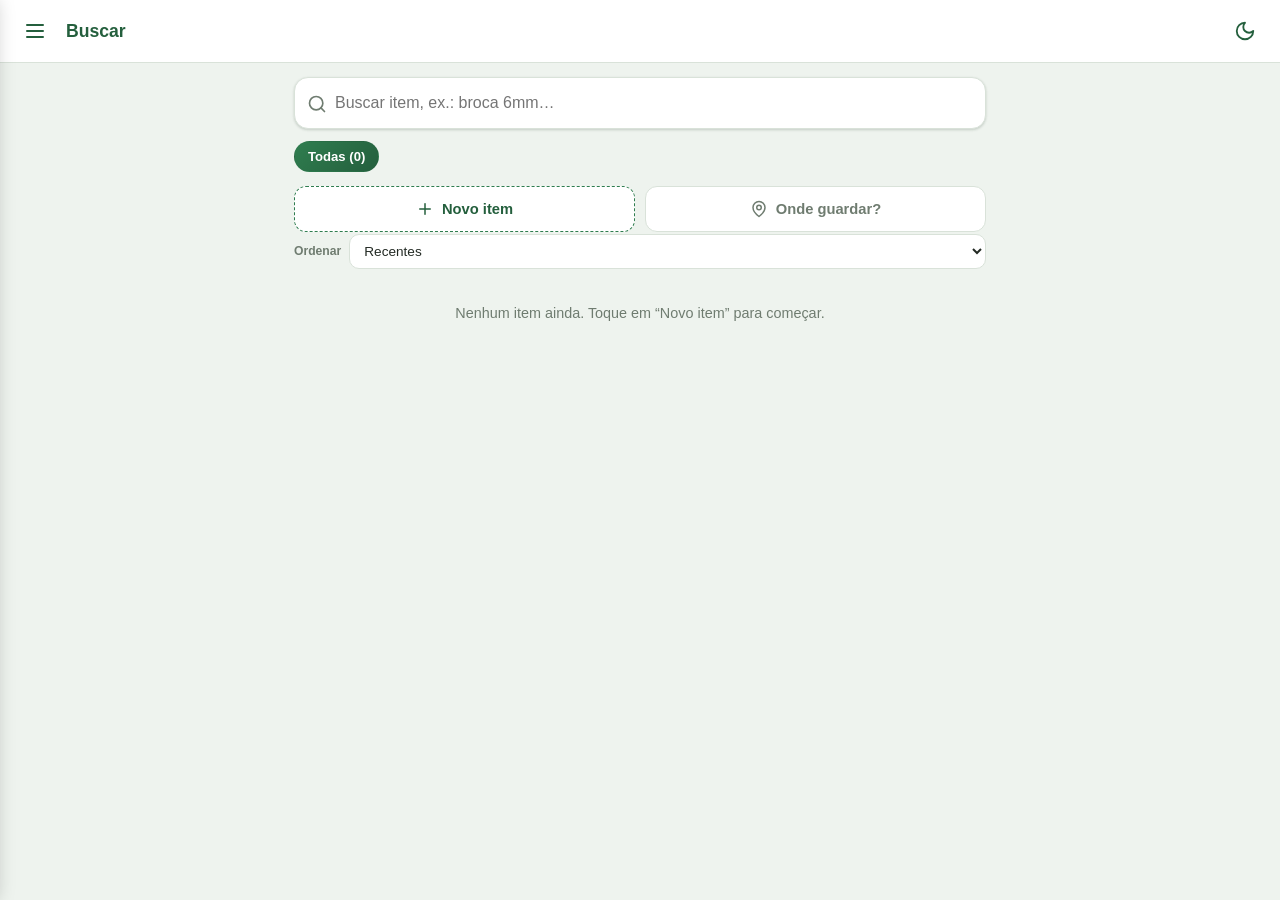
==== index.html @ de08df3f "5 melhorias: scanner de QR embutido (BarcodeDetector), "Onde guardar?" (busca reversa da sugestao), " ====
<!DOCTYPE html>
<html lang="pt-BR">
<head>
  <meta charset="UTF-8" />
  <meta name="viewport" content="width=device-width, initial-scale=1, viewport-fit=cover, maximum-scale=1" />
  <meta name="theme-color" content="#2f7d4f" />
  <meta name="apple-mobile-web-app-capable" content="yes" />
  <meta name="apple-mobile-web-app-status-bar-style" content="black-translucent" />
  <meta name="apple-mobile-web-app-title" content="Catálogo" />
  <link rel="manifest" href="manifest.webmanifest" />
  <link rel="icon" href="icons/icon-192.png" />
  <link rel="apple-touch-icon" href="icons/icon-192.png" />
  <script>
    /* aplica o tema o quanto antes para evitar "flash" de tela clara */
    (function () {
      try {
        var p = localStorage.getItem('catalogo-casinha-theme-v1');
        var dark = p ? p === 'dark' : (window.matchMedia && matchMedia('(prefers-color-scheme: dark)').matches);
        document.documentElement.setAttribute('data-theme', dark ? 'dark' : 'light');
      } catch (e) {}
    })();
  </script>
  <link rel="stylesheet" href="styles.css" />
  <title>Catálogo da Casinha</title>
</head>
<body>
  <!-- Menu lateral -->
  <div class="drawer-backdrop" id="drawer-backdrop"></div>
  <aside class="drawer" id="drawer" aria-label="Menu de navegação">
    <div class="drawer-head">
      <span class="drawer-logo" data-icon="box" data-size="34"></span>
      <div class="drawer-greet">Catálogo da<br><b>Casinha</b></div>
    </div>
    <nav class="drawer-nav">
      <button class="nav-item active" data-view="buscar"><span class="nav-ic" data-icon="search" data-size="22"></span> Buscar <span class="nav-count" id="count-itens"></span></button>
      <button class="nav-item" data-view="caixas"><span class="nav-ic" data-icon="box" data-size="22"></span> Caixas <span class="nav-count" id="count-caixas"></span></button>
      <button class="nav-item" data-view="config"><span class="nav-ic" data-icon="settings" data-size="22"></span> Configurações</button>
    </nav>
    <div class="drawer-foot">Catálogo da Casinha<br><span id="ft-version"></span></div>
  </aside>

  <!-- Cabeçalho -->
  <header class="app-header">
    <button class="icon-btn menu-toggle" id="menu-toggle" aria-label="Menu"><span data-icon="menu" data-size="24"></span></button>
    <div class="title" id="header-title">Buscar</div>
    <div class="spacer"></div>
    <button class="icon-btn sync-ind" id="sync-ind" aria-label="Sincronizar" style="display:none"></button>
    <button class="icon-btn" id="theme-toggle" aria-label="Tema"></button>
  </header>

  <main>
    <!-- ============ BUSCAR ============ -->
    <section class="view" id="view-buscar">
      <div class="search-bar">
        <span class="search-ic" data-icon="search" data-size="20"></span>
        <input id="q" type="search" placeholder="Buscar item, ex.: broca 6mm…" autocomplete="off" />
      </div>
      <div class="chips" id="cat-chips"></div>
      <div class="row-actions">
        <button class="add-btn" id="btn-add-item"><span data-icon="plus" data-size="18"></span> Novo item</button>
        <button class="add-btn ghost" id="btn-locate"><span data-icon="map-pin" data-size="18"></span> Onde guardar?</button>
      </div>
      <div class="sort-row">
        <label for="sort" class="sort-lbl">Ordenar</label>
        <select id="sort">
          <option value="rec">Recentes</option>
          <option value="vis">Vistos por último</option>
          <option value="az">Nome (A–Z)</option>
          <option value="cat">Categoria</option>
        </select>
      </div>
      <ul class="entries" id="results"></ul>
    </section>

    <!-- ============ CAIXAS ============ -->
    <section class="view" id="view-caixas" hidden>
      <div class="row-actions">
        <button class="add-btn" id="btn-add-box"><span data-icon="plus" data-size="18"></span> Nova caixa</button>
        <button class="add-btn ghost" id="btn-scan"><span data-icon="qr-code" data-size="18"></span> Escanear</button>
        <button class="add-btn ghost" id="btn-print-labels"><span data-icon="printer" data-size="18"></span> Etiquetas</button>
      </div>
      <ul class="entries" id="boxes-list"></ul>

      <details class="card" id="hist-card">
        <summary>Histórico de movimentações <span class="chev">▾</span></summary>
        <div class="card-body">
          <p class="hint">O que entrou, saiu ou mudou de caixa. Útil quando você reorganiza.</p>
          <ul class="hist-log" id="hist-list"></ul>
          <div class="sync-actions"><button class="btn btn-ghost" id="hist-clear">Limpar histórico</button></div>
        </div>
      </details>
    </section>

    <!-- ============ CONFIGURAÇÕES ============ -->
    <section class="view" id="view-config" hidden>
      <details class="card" open>
        <summary>Categorias e grupos <span class="chev">▾</span></summary>
        <div class="card-body">
          <p class="hint">O <b>grupo</b> junta categorias parecidas (ex.: "Cabos" e "Material elétrico" → "Elétrica"). A sugestão de caixa usa o grupo para agrupar coisas afins.</p>
          <div id="cat-list"></div>
          <div class="sync-actions">
            <button class="btn btn-ghost" id="cat-add">+ Categoria</button>
            <button class="btn btn-primary" id="cat-save">Salvar</button>
            <button class="btn btn-ghost" id="cat-reset">Padrão</button>
          </div>
          <div class="sync-status" id="cat-status"></div>
        </div>
      </details>

      <details class="card">
        <summary>Sincronizar entre aparelhos <span class="chev">▾</span></summary>
        <div class="card-body">
          <p class="hint">Use um repositório GitHub <b>privado</b> só para os dados. O token fica salvo apenas neste aparelho.</p>
          <div class="field"><label for="sy-repo">Repositório (usuario/repo)</label><input id="sy-repo" type="text" placeholder="mrosella/Catalogo-Casinha-dados" autocapitalize="none" autocomplete="off" /></div>
          <div class="field"><label for="sy-token">Token de acesso</label><input id="sy-token" type="password" placeholder="ghp_…" autocomplete="off" /></div>
          <div class="sync-actions">
            <button class="btn btn-ghost" id="sy-test">Testar</button>
            <button class="btn btn-primary" id="sy-now">Sincronizar agora</button>
            <button class="btn btn-ghost" id="sy-clear">Limpar</button>
          </div>
          <div class="sync-status" id="sy-status"></div>
        </div>
      </details>

      <details class="card">
        <summary>Backup <span class="chev">▾</span></summary>
        <div class="card-body">
          <p class="hint">Exporta/Importa todo o catálogo (caixas + itens + fotos) num arquivo .json.</p>
          <div class="sync-actions">
            <button class="btn btn-ghost" id="bk-export"><span data-icon="download" data-size="16"></span> Exportar</button>
            <button class="btn btn-ghost" id="bk-import-btn">Importar</button>
            <input id="bk-import" type="file" accept="application/json,.json" hidden />
          </div>
        </div>
      </details>

      <p class="app-footer"><span id="ft-lastsync"></span></p>
    </section>
  </main>

  <!-- ============ MODAL: ITEM ============ -->
  <div class="modal-backdrop" id="item-modal">
    <div class="modal">
      <h3 id="item-modal-title">Novo item</h3>
      <div class="field"><label for="m-name">Nome do item</label><input id="m-name" type="text" placeholder="Ex.: Broca 6mm" autocapitalize="sentences" /></div>
      <div class="row2">
        <div class="field"><label for="m-categoria">Categoria</label><select id="m-categoria"></select></div>
        <div class="field"><label>Tamanho</label>
          <div class="size-group" id="m-size-group" data-value="">
            <button type="button" class="size-btn" data-size="P">P</button>
            <button type="button" class="size-btn" data-size="M">M</button>
            <button type="button" class="size-btn" data-size="G">G</button>
          </div>
        </div>
      </div>
      <div class="field"><label for="m-box">Caixa</label><select id="m-box"></select></div>
      <button type="button" class="suggest-chip" id="m-suggest" style="display:none"></button>
      <div class="row2">
        <div class="field"><label for="m-qty">Quantidade</label><input id="m-qty" type="number" inputmode="numeric" min="0" placeholder="1" /></div>
        <div class="field"><label for="m-tags">Tags (palavras-chave)</label><input id="m-tags" type="text" placeholder="ex.: furadeira, metal" autocapitalize="none" /></div>
      </div>
      <div class="field"><label for="m-note">Observação</label><textarea id="m-note" rows="2" placeholder="opcional"></textarea></div>

      <div class="field foto-attach">
        <label>Foto</label>
        <div class="foto-preview"><div id="m-photo-preview"></div>
          <div class="foto-actions">
            <button type="button" class="hist-btn" id="m-photo-cam"><span data-icon="camera" data-size="16"></span> Câmera</button>
            <button type="button" class="hist-btn" id="m-photo-pick"><span data-icon="image" data-size="16"></span> Galeria</button>
            <button type="button" class="hist-btn" id="m-photo-view" style="display:none"><span data-icon="eye" data-size="16"></span> Ver</button>
            <button type="button" class="hist-btn danger" id="m-photo-remove" style="display:none">Remover</button>
          </div>
        </div>
        <input id="m-photo-file" type="file" accept="image/*" capture="environment" hidden />
        <input id="m-photo-import" type="file" accept="image/*" hidden />
      </div>

      <div class="modal-actions">
        <button class="btn btn-danger-text" id="m-delete" style="display:none"><span data-icon="trash-2" data-size="18"></span></button>
        <button class="btn btn-ghost" id="m-cancel">Cancelar</button>
        <button class="btn btn-primary" id="m-save">Salvar</button>
      </div>
    </div>
  </div>

  <!-- ============ MODAL: CAIXA ============ -->
  <div class="modal-backdrop" id="box-modal">
    <div class="modal">
      <h3 id="bx-modal-title">Nova caixa</h3>
      <div class="row2">
        <div class="field"><label for="bx-code">Código</label><input id="bx-code" type="text" placeholder="C-01" autocapitalize="characters" /></div>
        <div class="field"><label for="bx-name">Nome</label><input id="bx-name" type="text" placeholder="Ex.: Elétrica" autocapitalize="sentences" /></div>
      </div>
      <div class="field"><label for="bx-location">Local (onde está a caixa)</label><input id="bx-location" type="text" placeholder="Ex.: prateleira de cima" autocapitalize="sentences" /></div>
      <div class="row2">
        <div class="field"><label for="bx-group">Grupo principal</label><select id="bx-group"></select></div>
        <div class="field"><label for="bx-size">Tamanho dos itens</label>
          <select id="bx-size"><option value="">(automático)</option><option value="P">Pequenos</option><option value="M">Médios</option><option value="G">Grandes</option></select>
        </div>
      </div>
      <div class="field"><label for="bx-note">Observação</label><textarea id="bx-note" rows="2" placeholder="opcional"></textarea></div>
      <div class="modal-actions">
        <button class="btn btn-danger-text" id="bx-delete" style="display:none"><span data-icon="trash-2" data-size="18"></span></button>
        <button class="btn btn-ghost" id="bx-cancel">Cancelar</button>
        <button class="btn btn-primary" id="bx-save">Salvar</button>
      </div>
    </div>
  </div>

  <!-- ============ MODAL: DETALHE DA CAIXA ============ -->
  <div class="modal-backdrop" id="box-detail">
    <div class="modal">
      <div class="bd-head">
        <div><h3 id="bd-title" style="margin:0">Caixa</h3><div class="bd-sub" id="bd-sub"></div></div>
        <button class="icon-btn" id="bd-close" aria-label="Fechar"><span data-icon="x" data-size="22"></span></button>
      </div>
      <ul class="entries" id="bd-items"></ul>
      <div class="modal-actions">
        <button class="btn btn-ghost" id="bd-print"><span data-icon="qr-code" data-size="16"></span> Etiqueta</button>
        <button class="btn btn-primary" id="bd-add"><span data-icon="plus" data-size="16"></span> Item nesta caixa</button>
      </div>
    </div>
  </div>

  <!-- ============ MODAL: ONDE GUARDAR? ============ -->
  <div class="modal-backdrop" id="locate-modal">
    <div class="modal">
      <div class="bd-head">
        <div><h3 style="margin:0">Onde guardar?</h3><div class="bd-sub">A caixa ideal para o item que está na sua mão</div></div>
        <button class="icon-btn" id="loc-close" aria-label="Fechar"><span data-icon="x" data-size="22"></span></button>
      </div>
      <div class="row2">
        <div class="field"><label for="loc-cat">Categoria</label><select id="loc-cat"></select></div>
        <div class="field"><label>Tamanho</label>
          <div class="size-group" id="loc-size-group">
            <button type="button" class="size-btn" data-size="P">P</button>
            <button type="button" class="size-btn" data-size="M">M</button>
            <button type="button" class="size-btn" data-size="G">G</button>
          </div>
        </div>
      </div>
      <div id="loc-result"></div>
    </div>
  </div>

  <!-- ============ SCANNER DE QR ============ -->
  <div class="scan-overlay" id="scan-overlay">
    <video id="scan-video" playsinline muted></video>
    <div class="scan-frame"></div>
    <div class="scan-msg" id="scan-msg"></div>
    <button class="btn btn-ghost scan-close" id="scan-close">Fechar</button>
  </div>

  <div class="toast" id="toast"></div>
  <div id="print-root"></div>

  <!-- Bibliotecas (offline) -->
  <script src="lib/qrcode.min.js"></script>
  <!-- App (scripts clássicos, escopo global compartilhado; core primeiro, main por último) -->
  <script src="js/core.js"></script>
  <script src="js/idb.js"></script>
  <script src="js/suggest.js"></script>
  <script src="js/search.js"></script>
  <script src="js/boxes.js"></script>
  <script src="js/items.js"></script>
  <script src="js/history.js"></script>
  <script src="js/scan.js"></script>
  <script src="js/locate.js"></script>
  <script src="js/qr.js"></script>
  <script src="js/sync.js"></script>
  <script src="js/ui.js"></script>
  <script src="js/render.js"></script>
  <script src="js/main.js"></script>
</body>
</html>
---- styles.css ----
:root {
  --green: #2f7d4f;
  --green-dark: #245f3d;
  --amber: #e08a1e;
  --bg: #eef3ee;
  --card: #ffffff;
  --line: #d9e2d9;
  --text: #232a24;
  --muted: #6f7c70;
  --input-bg: #ffffff;
  --ok: #2e7d32;
  --danger: #c0392b;
  --shadow: 0 1px 3px rgba(36, 60, 40, 0.12), 0 1px 2px rgba(36, 60, 40, 0.08);
  --radius: 14px;
}
:root[data-theme="dark"] {
  --bg: #0d110e;
  --card: #1b231d;
  --line: #313a32;
  --text: #eaf1ea;
  --muted: #aab8ac;
  --input-bg: #232c25;
  --ok: #5cba60;
  --shadow: 0 1px 3px rgba(0, 0, 0, 0.55), 0 1px 2px rgba(0, 0, 0, 0.4);
}

* { box-sizing: border-box; -webkit-tap-highlight-color: transparent; }
html, body {
  margin: 0; padding: 0; background: var(--bg); color: var(--text);
  font-family: -apple-system, BlinkMacSystemFont, "Segoe UI", Roboto, Arial, sans-serif;
  font-size: 16px; line-height: 1.4;
}
body { padding-bottom: 40px; }
svg { display: inline-block; vertical-align: middle; }

/* ---------- Header ---------- */
.app-header {
  position: sticky; top: 0; z-index: 20; background: var(--card);
  border-bottom: 1px solid var(--line); padding: 10px 14px;
  display: flex; align-items: center; gap: 10px;
  padding-top: max(10px, env(safe-area-inset-top));
}
.app-header .title { font-weight: 800; color: var(--green-dark); font-size: 1.1rem; }
.app-header .spacer { flex: 1; }
.icon-btn {
  border: none; background: transparent; color: var(--green-dark);
  padding: 8px; border-radius: 10px; cursor: pointer;
  display: inline-flex; align-items: center; justify-content: center; min-width: 42px; min-height: 42px;
}
.icon-btn:active { background: var(--bg); }
.sync-ind.ok { color: var(--ok); }
.sync-ind.pending { color: var(--amber); }
.sync-ind.offline { color: var(--muted); }
.sync-ind.spin { animation: spin 1s linear infinite; }
@keyframes spin { to { transform: rotate(360deg); } }

/* ---------- Drawer ---------- */
.drawer {
  position: fixed; top: 0; left: 0; bottom: 0; z-index: 50; width: 286px; max-width: 84vw;
  background: var(--card); display: flex; flex-direction: column;
  transform: translateX(-102%); transition: transform .25s ease;
  box-shadow: 2px 0 18px rgba(0, 0, 0, .22); padding-top: env(safe-area-inset-top); overflow-y: auto;
}
.drawer.open { transform: translateX(0); }
.drawer-backdrop { position: fixed; inset: 0; z-index: 45; background: rgba(20, 30, 22, .5); opacity: 0; pointer-events: none; transition: opacity .25s; }
.drawer-backdrop.show { opacity: 1; pointer-events: auto; }
.drawer-head { display: flex; align-items: center; gap: 12px; padding: 20px 18px 16px; border-bottom: 1px solid var(--line); }
.drawer-logo { color: var(--green); display: inline-flex; }
.drawer-greet { font-size: 1rem; color: var(--text); line-height: 1.25; }
.drawer-greet b { color: var(--green-dark); }
.drawer-nav { padding: 12px 10px; display: flex; flex-direction: column; gap: 4px; flex: 1; }
.nav-item {
  display: flex; align-items: center; gap: 12px; width: 100%; border: none; background: transparent;
  color: var(--text); font-size: .98rem; font-weight: 600; font-family: inherit;
  padding: 13px 14px; border-radius: 12px; cursor: pointer; text-align: left;
}
.nav-item:active { background: var(--bg); }
.nav-item.active { background: linear-gradient(135deg, var(--green), var(--green-dark)); color: #fff; }
.nav-ic { display: inline-flex; align-items: center; justify-content: center; width: 26px; }
.nav-count { margin-left: auto; font-size: .78rem; opacity: .75; font-weight: 700; }
.drawer-foot { padding: 14px 18px; font-size: .72rem; color: var(--muted); border-top: 1px solid var(--line); line-height: 1.5; }

/* ---------- Layout ---------- */
main { padding: 14px; max-width: 720px; margin: 0 auto; }
.view[hidden] { display: none; }
@keyframes viewIn { from { opacity: 0; transform: translateY(8px); } to { opacity: 1; transform: none; } }
.view:not([hidden]) { animation: viewIn .2s ease; }

.card { background: var(--card); border-radius: var(--radius); box-shadow: var(--shadow); margin-bottom: 14px; overflow: hidden; }
.card-body { padding: 14px 16px; }
.hint { font-size: .76rem; color: var(--muted); margin: 0 0 10px; }

/* ---------- Busca ---------- */
.search-bar {
  display: flex; align-items: center; gap: 8px; background: var(--card);
  border: 1px solid var(--line); border-radius: 14px; padding: 4px 12px; box-shadow: var(--shadow); margin-bottom: 12px;
}
.search-bar .search-ic { color: var(--muted); flex: none; }
.search-bar input { border: none; background: transparent; padding: 12px 0; font-size: 16px; color: var(--text); }
.search-bar input:focus { outline: none; }

.chips { display: flex; gap: 8px; overflow-x: auto; padding-bottom: 8px; margin-bottom: 6px; }
.chip {
  flex: none; border: 1px solid var(--line); background: var(--card); color: var(--text);
  border-radius: 20px; padding: 7px 13px; font-size: .82rem; font-weight: 600; cursor: pointer; white-space: nowrap;
}
.chip.active { background: linear-gradient(135deg, var(--green), var(--green-dark)); color: #fff; border-color: transparent; }

/* ---------- Botões de ação ---------- */
.row-actions, .sync-actions { display: flex; gap: 10px; flex-wrap: wrap; }
.sync-actions { margin-top: 4px; }
.add-btn {
  display: flex; align-items: center; justify-content: center; gap: 8px; flex: 1;
  padding: 13px; border: 1px dashed var(--green); color: var(--green-dark); background: var(--card);
  border-radius: 12px; font-weight: 700; font-size: .92rem; cursor: pointer;
}
.add-btn.solo { width: 100%; margin-bottom: 12px; }
.add-btn.ghost { border-style: solid; border-color: var(--line); color: var(--muted); }
.add-btn:active { transform: translateY(1px); }

/* ---------- Listas (itens / caixas) ---------- */
.entries { list-style: none; margin: 0; padding: 0; }
.entry {
  display: flex; align-items: center; gap: 12px; padding: 12px 14px;
  background: var(--card); border-radius: 12px; box-shadow: var(--shadow); margin-bottom: 8px; cursor: pointer;
}
.entry:active { background: var(--bg); }
.entry .e-main { flex: 1; min-width: 0; }
.entry .e-desc { font-weight: 700; white-space: nowrap; overflow: hidden; text-overflow: ellipsis; }
.entry .e-meta { font-size: .77rem; color: var(--muted); margin-top: 2px; display: flex; align-items: center; gap: 6px; flex-wrap: wrap; }
.entry .e-box { font-size: .76rem; color: var(--green-dark); font-weight: 700; white-space: nowrap; display: inline-flex; align-items: center; gap: 4px; background: #e7f1ea; padding: 4px 9px; border-radius: 20px; }
:root[data-theme="dark"] .entry .e-box { background: #25382c; color: #9fd9b4; }
.bx-loc { display: inline-flex; align-items: center; gap: 3px; }
.empty-list { padding: 22px 16px; color: var(--muted); font-size: .9rem; text-align: center; }

/* chip de ocupação da caixa (folga / quase cheia / lotada) */
.bx-fill { flex: none; font-size: .72rem; font-weight: 800; padding: 4px 9px; border-radius: 20px; white-space: nowrap; display: inline-flex; align-items: center; gap: 4px; }
.bx-fill-ok { background: #e7f1ea; color: var(--green-dark); }
.bx-fill-near { background: #fdf0d8; color: #a35a10; }
.bx-fill-full { background: #f7dcd8; color: var(--danger); }
:root[data-theme="dark"] .bx-fill-ok { background: #25382c; color: #9fd9b4; }
:root[data-theme="dark"] .bx-fill-near { background: #3a2f16; color: #e6b15a; }
:root[data-theme="dark"] .bx-fill-full { background: #3a201d; color: #e58d82; }

/* barra de ordenação (busca) */
.sort-row { display: flex; align-items: center; gap: 8px; margin: 2px 0 12px; }
.sort-lbl { margin: 0; font-size: .76rem; color: var(--muted); font-weight: 700; flex: none; }
.sort-row select { width: auto; flex: 1; padding: 8px 10px; font-size: .85rem; }

.it-thumb { width: 46px; height: 46px; flex: none; border-radius: 10px; object-fit: cover; border: 1px solid var(--line); }
.it-thumb-ph { display: inline-flex; align-items: center; justify-content: center; background: var(--bg); color: var(--muted); }

.qbtn { border: none; background: transparent; color: var(--muted); padding: 8px; border-radius: 9px; cursor: pointer; min-width: 40px; min-height: 40px; display: inline-flex; align-items: center; justify-content: center; }
.qbtn:active { background: var(--bg); }

/* ---------- Badge de tamanho ---------- */
.size-badge { display: inline-block; font-size: .64rem; font-weight: 800; width: 17px; height: 17px; line-height: 17px; text-align: center; border-radius: 5px; vertical-align: middle; color: #fff; }
.size-P { background: #5b9bd5; } .size-M { background: #6c8c45; } .size-G { background: #c0703a; }

/* ---------- Form ---------- */
.field { margin-bottom: 12px; }
.field:last-child { margin-bottom: 0; }
label { display: block; font-size: .78rem; color: var(--green-dark); font-weight: 700; margin-bottom: 5px; }
input, select, textarea {
  width: 100%; padding: 11px 12px; border: 1px solid var(--line); border-radius: 10px;
  font-size: 16px; background: var(--input-bg); color: var(--text); font-family: inherit;
}
input:focus, select:focus, textarea:focus { outline: 2px solid var(--amber); border-color: var(--amber); }
.row2 { display: grid; grid-template-columns: 1fr 1fr; gap: 10px; }

/* tamanho P/M/G (modal item) */
.size-group { display: flex; gap: 6px; }
.size-btn { flex: 1; padding: 11px 0; border: 1px solid var(--line); background: var(--input-bg); color: var(--text); border-radius: 10px; font-weight: 800; cursor: pointer; }
.size-btn.active { background: linear-gradient(135deg, var(--green), var(--green-dark)); color: #fff; border-color: transparent; }

/* chip de sugestão de caixa */
.suggest-chip {
  display: flex; align-items: center; gap: 10px; width: 100%; text-align: left;
  border: 1px solid var(--amber); background: #fff7ec; color: var(--text);
  border-radius: 12px; padding: 10px 12px; margin: 0 0 12px; cursor: pointer;
}
:root[data-theme="dark"] .suggest-chip { background: #2c2616; }
.suggest-chip .sg-ic { color: var(--amber); flex: none; display: inline-flex; }
.suggest-chip .sg-txt { display: flex; flex-direction: column; line-height: 1.2; }
.suggest-chip .sg-txt b { font-size: .9rem; }
.suggest-chip .sg-txt small { font-size: .74rem; color: var(--muted); }
.suggest-chip:active { transform: translateY(1px); }

/* ---------- Botões ---------- */
.btn { flex: 1; padding: 13px; border-radius: 12px; border: none; font-size: .94rem; font-weight: 700; cursor: pointer; display: flex; align-items: center; justify-content: center; gap: 8px; font-family: inherit; }
.btn:active { transform: translateY(1px); }
.btn-primary { background: linear-gradient(135deg, var(--green), var(--green-dark)); color: #fff; }
.btn-ghost { background: var(--bg); color: var(--text); }
.btn-danger-text { background: none; color: var(--danger); flex: 0 0 auto; padding: 13px 6px; }
.hist-btn { border: 1px solid var(--line); background: var(--card); color: var(--text); border-radius: 9px; padding: 8px 11px; font-size: .8rem; font-weight: 600; cursor: pointer; display: inline-flex; align-items: center; gap: 5px; }
.hist-btn:active { background: var(--bg); }
.hist-btn.danger { color: var(--danger); border-color: #e7c3c3; }

/* ---------- Modais ---------- */
.modal-backdrop { position: fixed; inset: 0; background: rgba(20, 30, 22, .5); display: none; align-items: flex-end; justify-content: center; z-index: 60; }
.modal-backdrop.open { display: flex; }
.modal {
  background: var(--card); width: 100%; max-width: 560px; border-radius: 18px 18px 0 0;
  padding: 18px 18px 20px; padding-bottom: max(18px, env(safe-area-inset-bottom));
  max-height: 92vh; overflow-y: auto; animation: slideUp .18s ease-out;
}
@keyframes slideUp { from { transform: translateY(30px); opacity: .6; } to { transform: translateY(0); opacity: 1; } }
.modal h3 { margin: 0 0 16px; color: var(--green-dark); font-size: 1.15rem; }
.modal-actions { display: flex; gap: 10px; margin-top: 18px; }
.btn-danger-text + .btn-ghost { margin-left: 0; }
@media (min-width: 600px) { .modal-backdrop { align-items: center; } .modal { border-radius: 18px; } }

.bd-head { display: flex; align-items: flex-start; justify-content: space-between; gap: 10px; margin-bottom: 12px; }
.bd-sub { font-size: .8rem; color: var(--muted); margin-top: 3px; }

/* foto no modal */
.foto-preview { display: flex; gap: 12px; align-items: center; margin-top: 4px; }
.foto-preview #m-photo-preview img { width: 64px; height: 64px; object-fit: cover; border-radius: 10px; border: 1px solid var(--line); }
.foto-actions { display: flex; gap: 6px; flex-wrap: wrap; }

/* status de sincronização / categorias */
.sync-status { font-size: .8rem; margin: 12px 0 2px; color: var(--muted); word-break: break-word; }
.sync-status.ok { color: var(--ok); }
.sync-status.err { color: var(--danger); }
.sync-status.warn { color: #a35a10; }

/* editor de categorias */
.cat-row { display: flex; gap: 8px; align-items: center; margin-bottom: 8px; }
.cat-row .cat-nome { flex: 1 1 auto; min-width: 0; }
.cat-row .cat-grupo { width: 38%; flex: 0 0 auto; }
.cat-row .cat-del { flex: 0 0 auto; }

/* details (config) */
details.card summary { list-style: none; cursor: pointer; padding: 14px 16px; display: flex; align-items: center; justify-content: space-between; font-weight: 800; color: var(--green-dark); }
details.card summary::-webkit-details-marker { display: none; }
details.card summary .chev { transition: transform .2s; color: var(--muted); }
details.card[open] summary .chev { transform: rotate(180deg); }

/* toast */
.toast { position: fixed; bottom: 24px; left: 50%; transform: translateX(-50%); background: var(--green-dark); color: #fff; padding: 11px 18px; border-radius: 24px; font-size: .85rem; box-shadow: var(--shadow); z-index: 80; opacity: 0; pointer-events: none; transition: opacity .2s, bottom .2s; max-width: 90vw; text-align: center; }
.toast.show { opacity: 1; bottom: 36px; }

/* aviso offline */
.offline-notice { position: fixed; inset: 0; z-index: 90; background: rgba(20, 30, 22, .55); display: flex; align-items: center; justify-content: center; padding: 24px; }
.offline-notice .offline-card { background: var(--card); border-radius: 16px; max-width: 360px; width: 100%; padding: 24px 22px; text-align: center; box-shadow: var(--shadow); }
.offline-notice .offline-icon { font-size: 2.2rem; margin-bottom: 6px; }
.offline-notice h3 { margin: 0 0 8px; color: var(--green-dark); }
.offline-notice p { margin: 0 0 18px; font-size: .9rem; color: var(--text); }
.app-footer { text-align: center; color: var(--muted); font-size: .74rem; }

:focus-visible { outline: 2px solid var(--amber); outline-offset: 2px; }
@media (prefers-reduced-motion: reduce) { *, .view:not([hidden]) { animation: none !important; transition: none !important; } }

/* ---------- Histórico de movimentações ---------- */
.hist-log { list-style: none; margin: 6px 0 0; padding: 0; }
.hist-row { display: flex; align-items: flex-start; gap: 10px; padding: 9px 2px; border-bottom: 1px solid var(--line); }
.hist-row:last-child { border-bottom: none; }
.hist-ic { flex: none; width: 26px; height: 26px; border-radius: 8px; display: inline-flex; align-items: center; justify-content: center; background: var(--bg); color: var(--muted); margin-top: 1px; }
.hist-move .hist-ic { background: #e7f1ea; color: var(--green-dark); }
.hist-add .hist-ic { background: #e7f1ea; color: var(--ok); }
.hist-remove .hist-ic { background: #f7dcd8; color: var(--danger); }
:root[data-theme="dark"] .hist-move .hist-ic, :root[data-theme="dark"] .hist-add .hist-ic { background: #25382c; color: #9fd9b4; }
:root[data-theme="dark"] .hist-remove .hist-ic { background: #3a201d; color: #e58d82; }
.hist-main { display: flex; flex-direction: column; min-width: 0; }
.hist-txt { font-size: .85rem; line-height: 1.3; }
.hist-when { font-size: .72rem; color: var(--muted); margin-top: 2px; }

/* ---------- "Onde guardar?" (sugestão no modal) ---------- */
.loc-sug { display: block; width: 100%; text-align: left; border: 1px solid var(--green); background: #e9f4ec; color: var(--text); border-radius: 12px; padding: 12px 14px; margin: 4px 0 10px; cursor: pointer; }
.loc-sug.loc-new { border-style: dashed; border-color: var(--amber); background: #fff7ec; cursor: default; }
:root[data-theme="dark"] .loc-sug { background: #1f3326; }
:root[data-theme="dark"] .loc-sug.loc-new { background: #2c2616; }
.loc-sug-h { font-weight: 800; font-size: .95rem; display: flex; align-items: center; gap: 8px; color: var(--green-dark); }
.loc-sug.loc-new .loc-sug-h { color: #a35a10; }
.loc-sug-r { font-size: .76rem; color: var(--muted); margin-top: 3px; }
.loc-others-h { font-size: .74rem; font-weight: 700; color: var(--muted); margin: 12px 0 6px; }

/* ---------- Scanner de QR (overlay) ---------- */
.scan-overlay { position: fixed; inset: 0; z-index: 95; background: #000; display: none; align-items: center; justify-content: center; }
.scan-overlay.open { display: flex; }
.scan-overlay video { width: 100%; height: 100%; object-fit: cover; }
.scan-frame { position: absolute; width: 64vw; max-width: 280px; aspect-ratio: 1; border: 3px solid rgba(255, 255, 255, .9); border-radius: 18px; box-shadow: 0 0 0 100vmax rgba(0, 0, 0, .45); }
.scan-msg { position: absolute; bottom: 22%; left: 0; right: 0; text-align: center; color: #fff; font-size: .9rem; text-shadow: 0 1px 3px rgba(0, 0, 0, .8); padding: 0 24px; }
.scan-close { position: absolute; bottom: max(24px, env(safe-area-inset-bottom)); left: 50%; transform: translateX(-50%); width: auto; padding: 12px 28px; }

/* ---------- Etiquetas (impressão) ---------- */
#print-root { display: none; }
.labels-sheet { display: grid; grid-template-columns: repeat(2, 1fr); gap: 8mm; }
.label { display: flex; align-items: center; gap: 4mm; border: 1.5px solid #333; border-radius: 4mm; padding: 4mm; break-inside: avoid; }
.label-qr { width: 28mm; height: 28mm; flex: none; image-rendering: pixelated; }
.label-txt { min-width: 0; }
.label-code { font-size: 20pt; font-weight: 800; color: #111; line-height: 1.1; }
.label-name { font-size: 13pt; color: #222; }
.label-meta { font-size: 10pt; color: #555; margin-top: 1mm; }

@media print {
  @page { size: A4 portrait; margin: 10mm; }
  body { background: #fff; }
  .app-header, main, .toast, .modal-backdrop, .drawer, .drawer-backdrop { display: none !important; }
  #print-root { display: block; }
  #print-root, #print-root * { -webkit-print-color-adjust: exact !important; print-color-adjust: exact !important; }
}
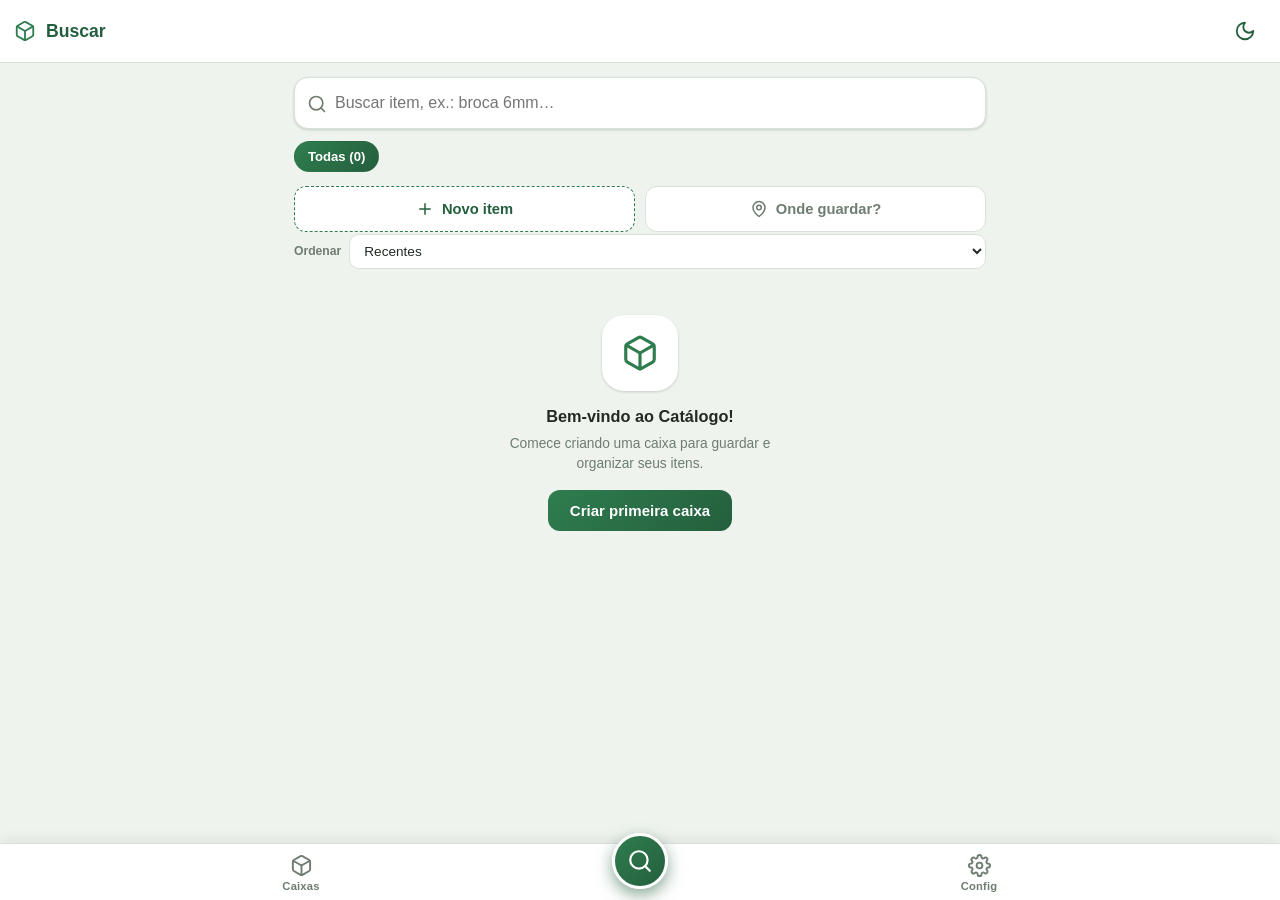
==== commit ffbc1b12: "10 melhorias: navegacao por abas inferiores (botao central = inicio/Buscar, substitui o drawer), lig" ====
--- a/index.html
+++ b/index.html
@@ -2,7 +2,7 @@
 <html lang="pt-BR">
 <head>
   <meta charset="UTF-8" />
-  <meta name="viewport" content="width=device-width, initial-scale=1, viewport-fit=cover, maximum-scale=1" />
+  <meta name="viewport" content="width=device-width, initial-scale=1, viewport-fit=cover" />
   <meta name="theme-color" content="#2f7d4f" />
   <meta name="apple-mobile-web-app-capable" content="yes" />
   <meta name="apple-mobile-web-app-status-bar-style" content="black-translucent" />
@@ -24,24 +24,9 @@
   <title>Catálogo da Casinha</title>
 </head>
 <body>
-  <!-- Menu lateral -->
-  <div class="drawer-backdrop" id="drawer-backdrop"></div>
-  <aside class="drawer" id="drawer" aria-label="Menu de navegação">
-    <div class="drawer-head">
-      <span class="drawer-logo" data-icon="box" data-size="34"></span>
-      <div class="drawer-greet">Catálogo da<br><b>Casinha</b></div>
-    </div>
-    <nav class="drawer-nav">
-      <button class="nav-item active" data-view="buscar"><span class="nav-ic" data-icon="search" data-size="22"></span> Buscar <span class="nav-count" id="count-itens"></span></button>
-      <button class="nav-item" data-view="caixas"><span class="nav-ic" data-icon="box" data-size="22"></span> Caixas <span class="nav-count" id="count-caixas"></span></button>
-      <button class="nav-item" data-view="config"><span class="nav-ic" data-icon="settings" data-size="22"></span> Configurações</button>
-    </nav>
-    <div class="drawer-foot">Catálogo da Casinha<br><span id="ft-version"></span></div>
-  </aside>
-
   <!-- Cabeçalho -->
   <header class="app-header">
-    <button class="icon-btn menu-toggle" id="menu-toggle" aria-label="Menu"><span data-icon="menu" data-size="24"></span></button>
+    <span class="hdr-logo" data-icon="box" data-size="22" aria-hidden="true"></span>
     <div class="title" id="header-title">Buscar</div>
     <div class="spacer"></div>
     <button class="icon-btn sync-ind" id="sync-ind" aria-label="Sincronizar" style="display:none"></button>
@@ -134,9 +119,35 @@
         </div>
       </details>
 
-      <p class="app-footer"><span id="ft-lastsync"></span></p>
+      <details class="card">
+        <summary>Armazenamento <span class="chev">▾</span></summary>
+        <div class="card-body">
+          <p class="hint">Espaço usado neste aparelho. As fotos ficam embutidas no catálogo, então ocupam a maior parte.</p>
+          <div class="store-bar" id="store-bar"><span class="store-fill" id="store-fill"></span></div>
+          <div class="store-txt" id="store-txt">—</div>
+        </div>
+      </details>
+
+      <p class="app-footer"><span id="ft-version"></span> · <span id="ft-lastsync"></span></p>
     </section>
   </main>
+
+  <!-- ============ BARRA DE ABAS (inferior) ============ -->
+  <nav class="tabbar" id="tabbar" aria-label="Navegação">
+    <button class="nav-item tab" data-view="caixas">
+      <span class="tab-ic" data-icon="box" data-size="23"></span>
+      <span class="tab-lbl">Caixas</span>
+      <span class="tab-count" id="count-caixas"></span>
+    </button>
+    <button class="nav-item tab tab-home" data-view="buscar" aria-label="Buscar (início)">
+      <span class="tab-home-btn"><span data-icon="search" data-size="26"></span></span>
+      <span class="tab-count tab-count-home" id="count-itens"></span>
+    </button>
+    <button class="nav-item tab" data-view="config">
+      <span class="tab-ic" data-icon="settings" data-size="23"></span>
+      <span class="tab-lbl">Config</span>
+    </button>
+  </nav>
 
   <!-- ============ MODAL: ITEM ============ -->
   <div class="modal-backdrop" id="item-modal">
@@ -154,7 +165,12 @@
         </div>
       </div>
       <div class="field"><label for="m-box">Caixa</label><select id="m-box"></select></div>
+      <label class="check-row" id="m-loose-row" style="display:none">
+        <input type="checkbox" id="m-loose" />
+        <span>Guardado solto na casinha (sem caixa, de propósito)</span>
+      </label>
       <button type="button" class="suggest-chip" id="m-suggest" style="display:none"></button>
+      <button type="button" class="hist-btn m-out-btn" id="m-out" style="display:none"></button>
       <div class="row2">
         <div class="field"><label for="m-qty">Quantidade</label><input id="m-qty" type="number" inputmode="numeric" min="0" placeholder="1" /></div>
         <div class="field"><label for="m-tags">Tags (palavras-chave)</label><input id="m-tags" type="text" placeholder="ex.: furadeira, metal" autocapitalize="none" /></div>
@@ -216,8 +232,9 @@
       </div>
       <ul class="entries" id="bd-items"></ul>
       <div class="modal-actions">
+        <button class="btn btn-ghost" id="bd-move"><span data-icon="log-out" data-size="16"></span> Mover</button>
         <button class="btn btn-ghost" id="bd-print"><span data-icon="qr-code" data-size="16"></span> Etiqueta</button>
-        <button class="btn btn-primary" id="bd-add"><span data-icon="plus" data-size="16"></span> Item nesta caixa</button>
+        <button class="btn btn-primary" id="bd-add"><span data-icon="plus" data-size="16"></span> Item</button>
       </div>
     </div>
   </div>
@@ -229,6 +246,7 @@
         <div><h3 style="margin:0">Onde guardar?</h3><div class="bd-sub">A caixa ideal para o item que está na sua mão</div></div>
         <button class="icon-btn" id="loc-close" aria-label="Fechar"><span data-icon="x" data-size="22"></span></button>
       </div>
+      <div class="field"><label for="loc-name">O que está na sua mão?</label><input id="loc-name" type="search" placeholder="Ex.: furadeira, chave de fenda…" autocomplete="off" autocapitalize="sentences" /></div>
       <div class="row2">
         <div class="field"><label for="loc-cat">Categoria</label><select id="loc-cat"></select></div>
         <div class="field"><label>Tamanho</label>
@@ -241,6 +259,41 @@
       </div>
       <div id="loc-result"></div>
     </div>
+  </div>
+
+  <!-- ============ MODAL: MOVER ITENS ============ -->
+  <div class="modal-backdrop" id="move-modal">
+    <div class="modal">
+      <div class="bd-head">
+        <div><h3 style="margin:0">Mover itens</h3><div class="bd-sub" id="mv-sub"></div></div>
+        <button class="icon-btn" id="mv-close" aria-label="Fechar"><span data-icon="x" data-size="22"></span></button>
+      </div>
+      <div class="mv-tools"><button type="button" class="hist-btn" id="mv-all">Marcar todos</button></div>
+      <ul class="mv-list" id="mv-list"></ul>
+      <div class="field"><label for="mv-target">Mover para</label><select id="mv-target"></select></div>
+      <div class="modal-actions">
+        <button class="btn btn-ghost" id="mv-cancel">Cancelar</button>
+        <button class="btn btn-primary" id="mv-do">Mover</button>
+      </div>
+    </div>
+  </div>
+
+  <!-- ============ MODAL: CONFIRMAÇÃO ============ -->
+  <div class="modal-backdrop confirm-backdrop" id="confirm-modal">
+    <div class="modal confirm-box">
+      <h3 id="confirm-title">Confirmar</h3>
+      <p id="confirm-msg" class="confirm-msg"></p>
+      <div class="modal-actions">
+        <button class="btn btn-ghost" id="confirm-no">Cancelar</button>
+        <button class="btn btn-primary" id="confirm-yes">Confirmar</button>
+      </div>
+    </div>
+  </div>
+
+  <!-- ============ LIGHTBOX DE FOTO ============ -->
+  <div class="lightbox" id="lightbox">
+    <button class="icon-btn lb-close" id="lb-close" aria-label="Fechar"><span data-icon="x" data-size="26"></span></button>
+    <img id="lb-img" alt="Foto do item" />
   </div>
 
   <!-- ============ SCANNER DE QR ============ -->
--- a/styles.css
+++ b/styles.css
@@ -30,7 +30,7 @@
   font-family: -apple-system, BlinkMacSystemFont, "Segoe UI", Roboto, Arial, sans-serif;
   font-size: 16px; line-height: 1.4;
 }
-body { padding-bottom: 40px; }
+body { padding-bottom: calc(74px + env(safe-area-inset-bottom)); }
 svg { display: inline-block; vertical-align: middle; }
 
 /* ---------- Header ---------- */
@@ -41,6 +41,7 @@
   padding-top: max(10px, env(safe-area-inset-top));
 }
 .app-header .title { font-weight: 800; color: var(--green-dark); font-size: 1.1rem; }
+.app-header .hdr-logo { color: var(--green); display: inline-flex; }
 .app-header .spacer { flex: 1; }
 .icon-btn {
   border: none; background: transparent; color: var(--green-dark);
@@ -54,31 +55,41 @@
 .sync-ind.spin { animation: spin 1s linear infinite; }
 @keyframes spin { to { transform: rotate(360deg); } }
 
-/* ---------- Drawer ---------- */
-.drawer {
-  position: fixed; top: 0; left: 0; bottom: 0; z-index: 50; width: 286px; max-width: 84vw;
-  background: var(--card); display: flex; flex-direction: column;
-  transform: translateX(-102%); transition: transform .25s ease;
-  box-shadow: 2px 0 18px rgba(0, 0, 0, .22); padding-top: env(safe-area-inset-top); overflow-y: auto;
-}
-.drawer.open { transform: translateX(0); }
-.drawer-backdrop { position: fixed; inset: 0; z-index: 45; background: rgba(20, 30, 22, .5); opacity: 0; pointer-events: none; transition: opacity .25s; }
-.drawer-backdrop.show { opacity: 1; pointer-events: auto; }
-.drawer-head { display: flex; align-items: center; gap: 12px; padding: 20px 18px 16px; border-bottom: 1px solid var(--line); }
-.drawer-logo { color: var(--green); display: inline-flex; }
-.drawer-greet { font-size: 1rem; color: var(--text); line-height: 1.25; }
-.drawer-greet b { color: var(--green-dark); }
-.drawer-nav { padding: 12px 10px; display: flex; flex-direction: column; gap: 4px; flex: 1; }
-.nav-item {
-  display: flex; align-items: center; gap: 12px; width: 100%; border: none; background: transparent;
-  color: var(--text); font-size: .98rem; font-weight: 600; font-family: inherit;
-  padding: 13px 14px; border-radius: 12px; cursor: pointer; text-align: left;
-}
-.nav-item:active { background: var(--bg); }
-.nav-item.active { background: linear-gradient(135deg, var(--green), var(--green-dark)); color: #fff; }
-.nav-ic { display: inline-flex; align-items: center; justify-content: center; width: 26px; }
-.nav-count { margin-left: auto; font-size: .78rem; opacity: .75; font-weight: 700; }
-.drawer-foot { padding: 14px 18px; font-size: .72rem; color: var(--muted); border-top: 1px solid var(--line); line-height: 1.5; }
+/* ---------- Barra de abas (inferior) ---------- */
+.tabbar {
+  position: fixed; left: 0; right: 0; bottom: 0; z-index: 40;
+  display: flex; align-items: stretch; justify-content: space-around;
+  background: var(--card); border-top: 1px solid var(--line);
+  padding-bottom: env(safe-area-inset-bottom);
+  box-shadow: 0 -2px 14px rgba(20, 30, 22, .08);
+}
+.tab {
+  position: relative; flex: 1; border: none; background: transparent; cursor: pointer;
+  font-family: inherit; color: var(--muted); font-weight: 700;
+  display: flex; flex-direction: column; align-items: center; justify-content: center;
+  gap: 3px; padding: 8px 4px 7px; min-height: 56px;
+}
+.tab .tab-ic { display: inline-flex; }
+.tab .tab-lbl { font-size: .7rem; letter-spacing: .2px; }
+.tab.active { color: var(--green-dark); }
+.tab:active { background: var(--bg); }
+.tab-count {
+  position: absolute; top: 5px; right: 50%; transform: translateX(20px);
+  min-width: 17px; height: 17px; padding: 0 4px; border-radius: 9px;
+  background: var(--green); color: #fff; font-size: .64rem; line-height: 17px; text-align: center; font-weight: 800;
+}
+/* botão central elevado = volta para a tela inicial (Buscar) */
+.tab-home { flex: 0 0 auto; padding: 0; min-width: 76px; }
+.tab-home .tab-home-btn {
+  display: inline-flex; align-items: center; justify-content: center;
+  width: 56px; height: 56px; border-radius: 50%; margin-top: -22px;
+  background: linear-gradient(135deg, var(--green), var(--green-dark)); color: #fff;
+  box-shadow: 0 4px 12px rgba(36, 95, 61, .45); border: 3px solid var(--card);
+  transition: transform .12s ease;
+}
+.tab-home:active .tab-home-btn { transform: translateY(1px) scale(.96); }
+.tab-home.active .tab-home-btn { box-shadow: 0 6px 16px rgba(36, 95, 61, .55); }
+.tab-count-home { top: -16px; right: 50%; transform: translateX(18px); background: var(--amber); }
 
 /* ---------- Layout ---------- */
 main { padding: 14px; max-width: 720px; margin: 0 auto; }
@@ -275,6 +286,28 @@
 .loc-sug-r { font-size: .76rem; color: var(--muted); margin-top: 3px; }
 .loc-others-h { font-size: .74rem; font-weight: 700; color: var(--muted); margin: 12px 0 6px; }
 
+/* ---------- "Em uso" (item retirado, não excluído) ---------- */
+.it-out-badge {
+  display: inline-flex; align-items: center; gap: 3px; vertical-align: middle;
+  font-size: .62rem; font-weight: 800; padding: 2px 7px; border-radius: 20px;
+  background: #fdf0d8; color: #a35a10;
+}
+:root[data-theme="dark"] .it-out-badge { background: #3a2f16; color: #e6b15a; }
+.entry.is-out { box-shadow: inset 3px 0 0 0 var(--amber), var(--shadow); }
+.qbtn.it-out-btn { flex: none; }
+.qbtn.it-out-btn.active { color: var(--amber); }
+/* chip-filtro "Em uso" na busca */
+.chip.chip-out { border-color: var(--amber); color: #a35a10; display: inline-flex; align-items: center; gap: 4px; }
+:root[data-theme="dark"] .chip.chip-out { color: #e6b15a; }
+.chip.chip-out.active { background: linear-gradient(135deg, var(--amber), #b5701a); color: #fff; border-color: transparent; }
+/* chip-filtro "Sem caixa" (itens órfãos) */
+.chip.chip-nobox { border-color: var(--danger); color: var(--danger); display: inline-flex; align-items: center; gap: 4px; }
+.chip.chip-nobox.active { background: linear-gradient(135deg, #d6493a, var(--danger)); color: #fff; border-color: transparent; }
+/* botão de alternância no modal do item */
+.m-out-btn { width: 100%; justify-content: center; margin-bottom: 12px; }
+.m-out-btn.active { border-color: var(--amber); color: #a35a10; background: #fdf0d8; }
+:root[data-theme="dark"] .m-out-btn.active { background: #3a2f16; color: #e6b15a; }
+
 /* ---------- Scanner de QR (overlay) ---------- */
 .scan-overlay { position: fixed; inset: 0; z-index: 95; background: #000; display: none; align-items: center; justify-content: center; }
 .scan-overlay.open { display: flex; }
@@ -282,6 +315,74 @@
 .scan-frame { position: absolute; width: 64vw; max-width: 280px; aspect-ratio: 1; border: 3px solid rgba(255, 255, 255, .9); border-radius: 18px; box-shadow: 0 0 0 100vmax rgba(0, 0, 0, .45); }
 .scan-msg { position: absolute; bottom: 22%; left: 0; right: 0; text-align: center; color: #fff; font-size: .9rem; text-shadow: 0 1px 3px rgba(0, 0, 0, .8); padding: 0 24px; }
 .scan-close { position: absolute; bottom: max(24px, env(safe-area-inset-bottom)); left: 50%; transform: translateX(-50%); width: auto; padding: 12px 28px; }
+
+/* ---------- Barra de ocupação da caixa (lista) ---------- */
+.bx-bar { height: 5px; border-radius: 3px; background: var(--line); overflow: hidden; margin-top: 7px; }
+.bx-bar-fill { display: block; height: 100%; border-radius: 3px; transition: width .3s ease; }
+.bx-bar-ok .bx-bar-fill { background: var(--green); }
+.bx-bar-near .bx-bar-fill { background: var(--amber); }
+.bx-bar-full .bx-bar-fill { background: var(--danger); }
+
+/* ---------- Stepper de quantidade (lista de itens) ---------- */
+.qty-step { display: inline-flex; align-items: center; gap: 2px; vertical-align: middle; }
+.qty-btn {
+  border: 1px solid var(--line); background: var(--card); color: var(--green-dark);
+  width: 26px; height: 26px; border-radius: 8px; font-size: 1rem; font-weight: 800; line-height: 1;
+  cursor: pointer; display: inline-flex; align-items: center; justify-content: center; padding: 0;
+}
+.qty-btn:active { background: var(--bg); }
+.qty-val { min-width: 22px; text-align: center; font-weight: 800; font-size: .82rem; color: var(--text); }
+.qty-val.low { color: var(--danger); }
+
+/* ---------- Badges de caixa (item sem caixa / solto) ---------- */
+.e-box.is-orphan { background: #f7dcd8; color: var(--danger); }
+.e-box.is-loose { background: var(--bg); color: var(--muted); }
+:root[data-theme="dark"] .e-box.is-orphan { background: #3a201d; color: #e58d82; }
+:root[data-theme="dark"] .e-box.is-loose { background: #232c25; color: var(--muted); }
+
+/* checkbox "guardado solto" no modal do item */
+.check-row { display: flex; align-items: center; gap: 9px; font-size: .84rem; color: var(--text); font-weight: 600; cursor: pointer; margin: 0 0 12px; }
+.check-row input { width: auto; flex: none; width: 20px; height: 20px; accent-color: var(--green); }
+
+/* ---------- Estado vazio ilustrado ---------- */
+.empty-ill { text-align: center; padding: 34px 20px; color: var(--muted); }
+.empty-ill .ill-ic {
+  display: inline-flex; align-items: center; justify-content: center;
+  width: 76px; height: 76px; border-radius: 22px; margin-bottom: 14px;
+  background: var(--card); color: var(--green); box-shadow: var(--shadow);
+}
+.empty-ill h4 { margin: 0 0 6px; color: var(--text); font-size: 1.02rem; }
+.empty-ill p { margin: 0 auto 16px; font-size: .86rem; max-width: 280px; line-height: 1.45; }
+.empty-ill .btn { display: inline-flex; flex: 0 0 auto; padding: 12px 22px; }
+
+/* ---------- Modal: mover itens ---------- */
+.mv-tools { display: flex; justify-content: flex-end; margin-bottom: 6px; }
+.mv-list { list-style: none; margin: 0 0 14px; padding: 0; max-height: 46vh; overflow-y: auto; }
+.mv-row { display: flex; align-items: center; gap: 11px; padding: 11px 6px; border-bottom: 1px solid var(--line); cursor: pointer; }
+.mv-row:last-child { border-bottom: none; }
+.mv-row input { width: 20px; height: 20px; flex: none; accent-color: var(--green); }
+.mv-row .mv-name { flex: 1; min-width: 0; white-space: nowrap; overflow: hidden; text-overflow: ellipsis; font-weight: 600; }
+.mv-row .mv-cur { font-size: .74rem; color: var(--muted); flex: none; }
+.mv-empty { color: var(--muted); font-size: .86rem; padding: 14px 6px; text-align: center; }
+
+/* ---------- Modal: confirmação ---------- */
+.confirm-backdrop { align-items: center !important; z-index: 100; }
+.confirm-box { max-width: 380px; border-radius: 18px !important; margin: 0 16px; }
+.confirm-msg { margin: 0; font-size: .92rem; color: var(--text); line-height: 1.5; white-space: pre-line; }
+.confirm-box .btn-danger { background: linear-gradient(135deg, #d6493a, var(--danger)); color: #fff; }
+
+/* ---------- Lightbox de foto ---------- */
+.lightbox { position: fixed; inset: 0; z-index: 110; background: rgba(0, 0, 0, .9); display: none; align-items: center; justify-content: center; padding: 16px; }
+.lightbox.open { display: flex; }
+.lightbox img { max-width: 100%; max-height: 100%; border-radius: 10px; object-fit: contain; }
+.lightbox .lb-close { position: absolute; top: max(12px, env(safe-area-inset-top)); right: 12px; color: #fff; background: rgba(0, 0, 0, .35); }
+
+/* ---------- Barra de armazenamento (config) ---------- */
+.store-bar { height: 12px; border-radius: 7px; background: var(--line); overflow: hidden; margin: 4px 0 8px; }
+.store-fill { display: block; height: 100%; width: 0; border-radius: 7px; background: linear-gradient(90deg, var(--green), var(--green-dark)); transition: width .4s ease; }
+.store-fill.near { background: linear-gradient(90deg, var(--amber), #b5701a); }
+.store-fill.full { background: linear-gradient(90deg, #d6493a, var(--danger)); }
+.store-txt { font-size: .8rem; color: var(--muted); }
 
 /* ---------- Etiquetas (impressão) ---------- */
 #print-root { display: none; }
@@ -296,7 +397,7 @@
 @media print {
   @page { size: A4 portrait; margin: 10mm; }
   body { background: #fff; }
-  .app-header, main, .toast, .modal-backdrop, .drawer, .drawer-backdrop { display: none !important; }
+  .app-header, main, .toast, .modal-backdrop, .tabbar, .lightbox, .scan-overlay { display: none !important; }
   #print-root { display: block; }
   #print-root, #print-root * { -webkit-print-color-adjust: exact !important; print-color-adjust: exact !important; }
 }
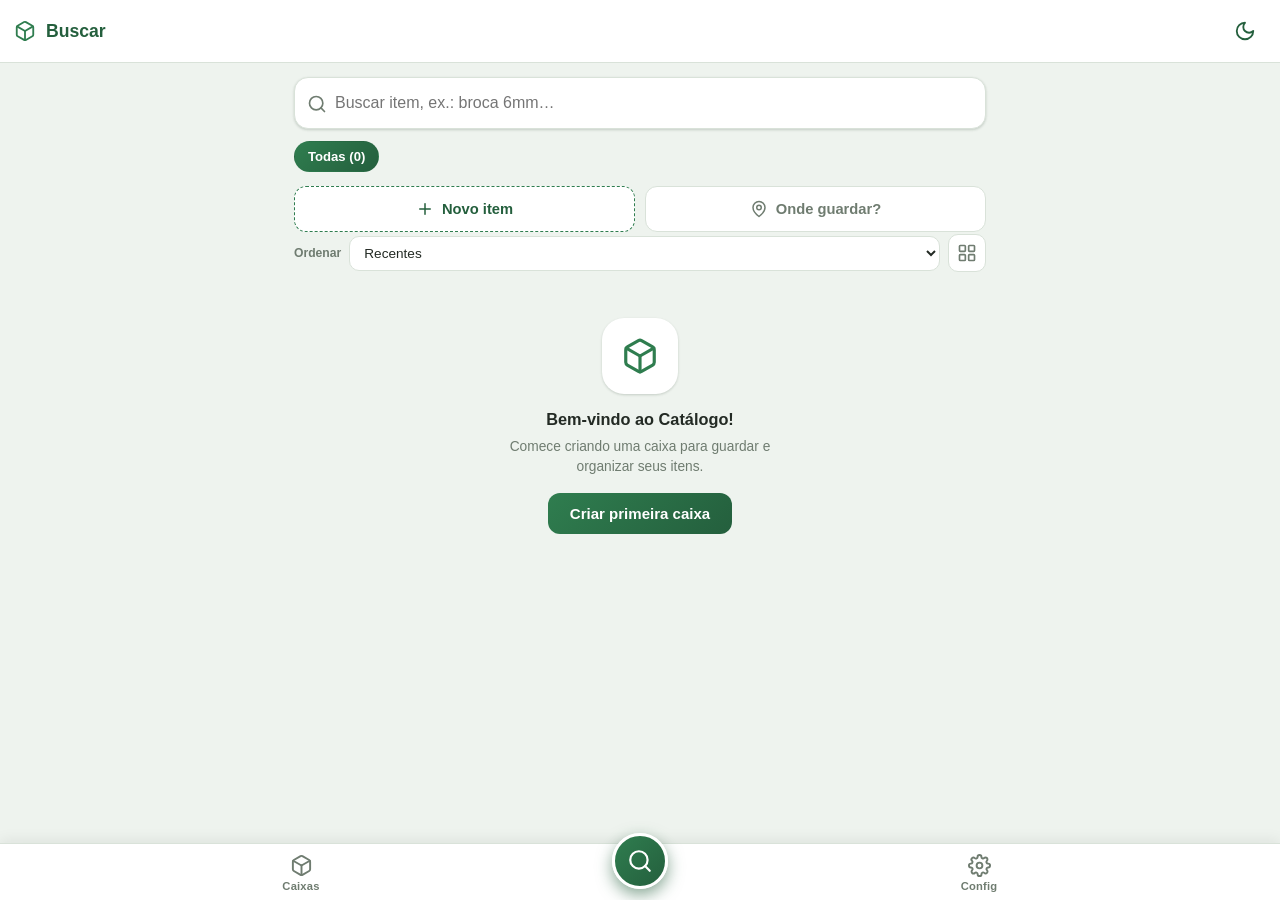
==== commit a581f025: "8 melhorias: cor por grupo, modo grade, filtro na caixa, voce quis dizer, lista de compras, historic" ====
--- a/index.html
+++ b/index.html
@@ -29,7 +29,16 @@
     <span class="hdr-logo" data-icon="box" data-size="22" aria-hidden="true"></span>
     <div class="title" id="header-title">Buscar</div>
     <div class="spacer"></div>
-    <button class="icon-btn sync-ind" id="sync-ind" aria-label="Sincronizar" style="display:none"></button>
+    <div class="sync-cell">
+      <span class="sync-disc">
+        <svg class="sync-ring" id="sync-ring" viewBox="0 0 44 44" aria-hidden="true" hidden>
+          <circle class="sync-ring-track" cx="22" cy="22" r="19"></circle>
+          <circle class="sync-ring-fill" id="sync-ring-fill" cx="22" cy="22" r="19"></circle>
+        </svg>
+        <button class="icon-btn sync-ind" id="sync-ind" aria-label="Sincronizar" style="display:none"></button>
+      </span>
+      <span class="sync-prog-pct" id="sync-prog-pct" hidden>0%</span>
+    </div>
     <button class="icon-btn" id="theme-toggle" aria-label="Tema"></button>
   </header>
 
@@ -53,6 +62,7 @@
           <option value="az">Nome (A–Z)</option>
           <option value="cat">Categoria</option>
         </select>
+        <button class="icon-btn view-toggle" id="view-toggle" aria-label="Alternar lista/grade"></button>
       </div>
       <ul class="entries" id="results"></ul>
     </section>
@@ -64,6 +74,7 @@
         <button class="add-btn ghost" id="btn-scan"><span data-icon="qr-code" data-size="18"></span> Escanear</button>
         <button class="add-btn ghost" id="btn-print-labels"><span data-icon="printer" data-size="18"></span> Etiquetas</button>
       </div>
+      <div class="stats-grid" id="stats-card"></div>
       <ul class="entries" id="boxes-list"></ul>
 
       <details class="card" id="hist-card">
@@ -154,6 +165,7 @@
     <div class="modal">
       <h3 id="item-modal-title">Novo item</h3>
       <div class="field"><label for="m-name">Nome do item</label><input id="m-name" type="text" placeholder="Ex.: Broca 6mm" autocapitalize="sentences" /></div>
+      <button type="button" class="suggest-chip" id="m-dup" style="display:none"></button>
       <div class="row2">
         <div class="field"><label for="m-categoria">Categoria</label><select id="m-categoria"></select></div>
         <div class="field"><label>Tamanho</label>
@@ -173,8 +185,9 @@
       <button type="button" class="hist-btn m-out-btn" id="m-out" style="display:none"></button>
       <div class="row2">
         <div class="field"><label for="m-qty">Quantidade</label><input id="m-qty" type="number" inputmode="numeric" min="0" placeholder="1" /></div>
-        <div class="field"><label for="m-tags">Tags (palavras-chave)</label><input id="m-tags" type="text" placeholder="ex.: furadeira, metal" autocapitalize="none" /></div>
-      </div>
+        <div class="field"><label for="m-min">Estoque mínimo</label><input id="m-min" type="number" inputmode="numeric" min="0" placeholder="0" /></div>
+      </div>
+      <div class="field"><label for="m-tags">Tags (palavras-chave)</label><input id="m-tags" type="text" placeholder="ex.: furadeira, metal" autocapitalize="none" /></div>
       <div class="field"><label for="m-note">Observação</label><textarea id="m-note" rows="2" placeholder="opcional"></textarea></div>
 
       <div class="field foto-attach">
@@ -191,6 +204,11 @@
         <input id="m-photo-import" type="file" accept="image/*" hidden />
       </div>
 
+      <div class="field" id="m-hist-wrap" style="display:none">
+        <label>Últimas movimentações</label>
+        <ul class="hist-log m-hist" id="m-hist"></ul>
+      </div>
+
       <div class="modal-actions">
         <button class="btn btn-danger-text" id="m-delete" style="display:none"><span data-icon="trash-2" data-size="18"></span></button>
         <button class="btn btn-ghost" id="m-cancel">Cancelar</button>
@@ -214,6 +232,11 @@
           <select id="bx-size"><option value="">(automático)</option><option value="P">Pequenos</option><option value="M">Médios</option><option value="G">Grandes</option></select>
         </div>
       </div>
+      <div class="field">
+        <label for="bx-cap">Espaço da caixa <span class="cap-val">(<span id="bx-cap-val">25</span> itens)</span></label>
+        <input id="bx-cap" type="range" min="1" max="60" step="1" value="25" />
+        <small id="bx-cap-hint" class="cap-hint">Defina quantos itens cabem antes de lotar.</small>
+      </div>
       <div class="field"><label for="bx-note">Observação</label><textarea id="bx-note" rows="2" placeholder="opcional"></textarea></div>
       <div class="modal-actions">
         <button class="btn btn-danger-text" id="bx-delete" style="display:none"><span data-icon="trash-2" data-size="18"></span></button>
@@ -228,7 +251,13 @@
     <div class="modal">
       <div class="bd-head">
         <div><h3 id="bd-title" style="margin:0">Caixa</h3><div class="bd-sub" id="bd-sub"></div></div>
-        <button class="icon-btn" id="bd-close" aria-label="Fechar"><span data-icon="x" data-size="22"></span></button>
+        <span class="bd-acts">
+          <button class="icon-btn" id="bd-share" aria-label="Compartilhar caixa"><span data-icon="share-2" data-size="20"></span></button>
+          <button class="icon-btn" id="bd-close" aria-label="Fechar"><span data-icon="x" data-size="22"></span></button>
+        </span>
+      </div>
+      <div class="field bd-filter" id="bd-filter-wrap" style="display:none">
+        <input id="bd-filter" type="search" placeholder="Filtrar nesta caixa…" autocomplete="off" />
       </div>
       <ul class="entries" id="bd-items"></ul>
       <div class="modal-actions">
@@ -301,9 +330,11 @@
     <video id="scan-video" playsinline muted></video>
     <div class="scan-frame"></div>
     <div class="scan-msg" id="scan-msg"></div>
+    <button class="icon-btn scan-torch" id="scan-torch" aria-label="Lanterna" style="display:none"></button>
     <button class="btn btn-ghost scan-close" id="scan-close">Fechar</button>
   </div>
 
+  <div class="undo-bar" id="undo-bar" hidden><span id="undo-msg"></span><button type="button" id="undo-btn">Desfazer</button></div>
   <div class="toast" id="toast"></div>
   <div id="print-root"></div>
 
@@ -312,6 +343,7 @@
   <!-- App (scripts clássicos, escopo global compartilhado; core primeiro, main por último) -->
   <script src="js/core.js"></script>
   <script src="js/idb.js"></script>
+  <script src="js/photos.js"></script>
   <script src="js/suggest.js"></script>
   <script src="js/search.js"></script>
   <script src="js/boxes.js"></script>
--- a/styles.css
+++ b/styles.css
@@ -55,6 +55,17 @@
 .sync-ind.spin { animation: spin 1s linear infinite; }
 @keyframes spin { to { transform: rotate(360deg); } }
 
+/* anel de progresso da sincronização ao redor do ícone (some fora da sync) */
+.sync-cell { display: inline-flex; flex-direction: column; align-items: center; }
+.sync-disc { position: relative; width: 42px; height: 42px; }
+.sync-disc .sync-ind { position: absolute; inset: 0; }
+.sync-ring { position: absolute; inset: 0; width: 42px; height: 42px; pointer-events: none; }
+.sync-ring[hidden] { display: none; }
+.sync-ring-track { fill: none; stroke: var(--line); stroke-width: 3; }
+.sync-ring-fill { fill: none; stroke: var(--green); stroke-width: 3; stroke-linecap: round; transform: rotate(-90deg); transform-origin: 50% 50%; transition: stroke-dashoffset .3s ease; }
+.sync-prog-pct { font-size: .68rem; line-height: 1; color: var(--muted); font-variant-numeric: tabular-nums; margin-top: 1px; }
+.sync-prog-pct[hidden] { display: none; }
+
 /* ---------- Barra de abas (inferior) ---------- */
 .tabbar {
   position: fixed; left: 0; right: 0; bottom: 0; z-index: 40;
@@ -137,12 +148,32 @@
 }
 .entry:active { background: var(--bg); }
 .entry .e-main { flex: 1; min-width: 0; }
+
+/* swipe p/ excluir (só cartões de item): conteúdo desliza sobre o fundo vermelho */
+.entry-sw { position: relative; overflow: hidden; padding: 0; background: var(--danger); }
+.entry-sw .entry-fg {
+  flex: 1 1 100%; min-width: 0;
+  display: flex; align-items: center; gap: 12px; padding: 12px 14px;
+  background: var(--card); position: relative; z-index: 1; will-change: transform; touch-action: pan-y;
+}
+.entry-sw .entry-fg:active { background: var(--bg); }
+.entry-sw.is-out .entry-fg { box-shadow: inset 3px 0 0 0 var(--amber); }
+.entry-bg {
+  position: absolute; inset: 0; z-index: 0; background: var(--danger); color: #fff;
+  display: flex; align-items: center; justify-content: flex-end; gap: 6px; padding: 0 18px;
+  font-weight: 800; font-size: .9rem;
+}
+.entry-sw.will-delete .entry-bg { background: #c0392b; }
 .entry .e-desc { font-weight: 700; white-space: nowrap; overflow: hidden; text-overflow: ellipsis; }
 .entry .e-meta { font-size: .77rem; color: var(--muted); margin-top: 2px; display: flex; align-items: center; gap: 6px; flex-wrap: wrap; }
 .entry .e-box { font-size: .76rem; color: var(--green-dark); font-weight: 700; white-space: nowrap; display: inline-flex; align-items: center; gap: 4px; background: #e7f1ea; padding: 4px 9px; border-radius: 20px; }
 :root[data-theme="dark"] .entry .e-box { background: #25382c; color: #9fd9b4; }
 .bx-loc { display: inline-flex; align-items: center; gap: 3px; }
 .empty-list { padding: 22px 16px; color: var(--muted); font-size: .9rem; text-align: center; }
+/* "Você quis dizer…?" (busca sem resultado) */
+.dym-btn { margin-top: 10px; border: 1px solid var(--line); background: var(--card); color: var(--text); border-radius: 20px; padding: 8px 14px; font-size: .85rem; cursor: pointer; font-family: inherit; }
+.dym-btn b { color: var(--green-dark); }
+.dym-btn:active { background: var(--bg); }
 
 /* chip de ocupação da caixa (folga / quase cheia / lotada) */
 .bx-fill { flex: none; font-size: .72rem; font-weight: 800; padding: 4px 9px; border-radius: 20px; white-space: nowrap; display: inline-flex; align-items: center; gap: 4px; }
@@ -157,9 +188,50 @@
 .sort-row { display: flex; align-items: center; gap: 8px; margin: 2px 0 12px; }
 .sort-lbl { margin: 0; font-size: .76rem; color: var(--muted); font-weight: 700; flex: none; }
 .sort-row select { width: auto; flex: 1; padding: 8px 10px; font-size: .85rem; }
+.sort-row .view-toggle { flex: none; min-width: 38px; min-height: 38px; border: 1px solid var(--line); border-radius: 10px; background: var(--card); color: var(--muted); }
+
+/* ---------- Cor por grupo (paleta estável de 8; classe via groupClass) ---------- */
+.grp-0 { --g-bg: #e3ecfa; --g-fg: #33608f; }
+.grp-1 { --g-bg: #fbe9d7; --g-fg: #a05a1a; }
+.grp-2 { --g-bg: #ece6f8; --g-fg: #6a4fae; }
+.grp-3 { --g-bg: #fae3ec; --g-fg: #a83a67; }
+.grp-4 { --g-bg: #def2f2; --g-fg: #1f7f85; }
+.grp-5 { --g-bg: #edf0d9; --g-fg: #6d7a22; }
+.grp-6 { --g-bg: #f2e6dc; --g-fg: #8a5a35; }
+.grp-7 { --g-bg: #e7f1ea; --g-fg: #2f7d4f; }
+:root[data-theme="dark"] .grp-0 { --g-bg: #223349; --g-fg: #8fb7e8; }
+:root[data-theme="dark"] .grp-1 { --g-bg: #3a2c19; --g-fg: #e0a865; }
+:root[data-theme="dark"] .grp-2 { --g-bg: #2d2742; --g-fg: #b3a1e6; }
+:root[data-theme="dark"] .grp-3 { --g-bg: #402531; --g-fg: #e393b4; }
+:root[data-theme="dark"] .grp-4 { --g-bg: #1d3536; --g-fg: #7fd0d6; }
+:root[data-theme="dark"] .grp-5 { --g-bg: #31351d; --g-fg: #c3cf7a; }
+:root[data-theme="dark"] .grp-6 { --g-bg: #392e24; --g-fg: #d3a97f; }
+:root[data-theme="dark"] .grp-7 { --g-bg: #25382c; --g-fg: #9fd9b4; }
+/* aplica a tinta do grupo (badge da caixa, thumb do card da caixa) nos dois temas
+   (seletores duplos p/ vencer .it-thumb-ph e o .e-box do tema escuro) */
+.grp-tint,
+.it-thumb-ph.grp-tint,
+.entry .e-box.grp-tint,
+:root[data-theme="dark"] .grp-tint,
+:root[data-theme="dark"] .entry .e-box.grp-tint { background: var(--g-bg); color: var(--g-fg); }
+/* pontinho de cor nos chips de categoria */
+.grp-dot { display: inline-block; width: 9px; height: 9px; border-radius: 50%; background: var(--g-fg, var(--muted)); margin-right: 6px; vertical-align: middle; }
+.chip.active .grp-dot { background: rgba(255, 255, 255, .85); }
 
 .it-thumb { width: 46px; height: 46px; flex: none; border-radius: 10px; object-fit: cover; border: 1px solid var(--line); }
 .it-thumb-ph { display: inline-flex; align-items: center; justify-content: center; background: var(--bg); color: var(--muted); }
+
+/* ---------- Modo grade (fotos grandes na busca) ---------- */
+.entries.grid { display: grid; grid-template-columns: repeat(2, 1fr); gap: 10px; }
+@media (min-width: 600px) { .entries.grid { grid-template-columns: repeat(3, 1fr); } }
+.entries.grid .entry { margin-bottom: 0; }
+.entries.grid .empty-list, .entries.grid .empty-ill { grid-column: 1 / -1; }
+.entries.grid .entry-sw .entry-fg { position: relative; flex-direction: column; align-items: stretch; gap: 8px; padding: 10px; }
+.entries.grid .it-thumb { width: 100%; height: auto; aspect-ratio: 1; }
+.entries.grid .e-main { width: 100%; }
+.entries.grid .e-desc { white-space: normal; font-size: .86rem; line-height: 1.25; }
+.entries.grid .e-box { align-self: flex-start; max-width: 100%; overflow: hidden; text-overflow: ellipsis; }
+.entries.grid .qbtn.it-out-btn { position: absolute; top: 14px; right: 14px; z-index: 2; background: var(--card); border-radius: 50%; box-shadow: var(--shadow); min-width: 34px; min-height: 34px; }
 
 .qbtn { border: none; background: transparent; color: var(--muted); padding: 8px; border-radius: 9px; cursor: pointer; min-width: 40px; min-height: 40px; display: inline-flex; align-items: center; justify-content: center; }
 .qbtn:active { background: var(--bg); }
@@ -223,6 +295,13 @@
 
 .bd-head { display: flex; align-items: flex-start; justify-content: space-between; gap: 10px; margin-bottom: 12px; }
 .bd-sub { font-size: .8rem; color: var(--muted); margin-top: 3px; }
+.bd-acts { display: inline-flex; gap: 2px; flex: none; }
+.bd-filter { margin-bottom: 10px; }
+
+/* histórico do item no modal de edição (versão compacta) */
+.m-hist { max-height: 30vh; overflow-y: auto; }
+.m-hist .hist-row { padding: 6px 0; }
+.m-hist .hist-txt { font-size: .8rem; }
 
 /* foto no modal */
 .foto-preview { display: flex; gap: 12px; align-items: center; margin-top: 4px; }
@@ -250,6 +329,31 @@
 /* toast */
 .toast { position: fixed; bottom: 24px; left: 50%; transform: translateX(-50%); background: var(--green-dark); color: #fff; padding: 11px 18px; border-radius: 24px; font-size: .85rem; box-shadow: var(--shadow); z-index: 80; opacity: 0; pointer-events: none; transition: opacity .2s, bottom .2s; max-width: 90vw; text-align: center; }
 .toast.show { opacity: 1; bottom: 36px; }
+
+/* barra "Desfazer" (exclusão de item/caixa) */
+.undo-bar {
+  position: fixed; left: 50%; bottom: calc(86px + env(safe-area-inset-bottom)); transform: translateX(-50%);
+  display: flex; align-items: center; gap: 14px; background: var(--green-dark); color: #fff;
+  padding: 10px 12px 10px 18px; border-radius: 14px; box-shadow: var(--shadow); z-index: 82;
+  font-size: .85rem; max-width: 92vw; opacity: 0; pointer-events: none; transition: opacity .2s, transform .2s;
+}
+.undo-bar.show { opacity: 1; pointer-events: auto; }
+.undo-bar button { border: none; background: rgba(255, 255, 255, .18); color: #fff; font-weight: 800; font-size: .85rem; padding: 7px 14px; border-radius: 10px; cursor: pointer; font-family: inherit; }
+.undo-bar button:active { background: rgba(255, 255, 255, .3); }
+
+/* grade de estatísticas (tela Caixas) */
+.stats-grid { display: flex; flex-wrap: wrap; gap: 8px; margin-bottom: 12px; }
+.stat-chip {
+  flex: 1 1 auto; min-width: 88px; background: var(--card); border: 1px solid var(--line);
+  border-radius: 12px; padding: 9px 12px; box-shadow: var(--shadow); text-align: left;
+  font-family: inherit; color: var(--text); cursor: default;
+}
+button.stat-chip { cursor: pointer; }
+button.stat-chip:active { background: var(--bg); }
+.stat-chip .stat-n { font-size: 1.3rem; font-weight: 800; line-height: 1.1; color: var(--green-dark); }
+.stat-chip .stat-l { font-size: .72rem; color: var(--muted); display: flex; align-items: center; gap: 4px; margin-top: 1px; }
+.stat-chip.warn .stat-n { color: var(--amber); }
+.stat-chip.danger .stat-n { color: var(--danger); }
 
 /* aviso offline */
 .offline-notice { position: fixed; inset: 0; z-index: 90; background: rgba(20, 30, 22, .55); display: flex; align-items: center; justify-content: center; padding: 24px; }
@@ -303,6 +407,20 @@
 /* chip-filtro "Sem caixa" (itens órfãos) */
 .chip.chip-nobox { border-color: var(--danger); color: var(--danger); display: inline-flex; align-items: center; gap: 4px; }
 .chip.chip-nobox.active { background: linear-gradient(135deg, #d6493a, var(--danger)); color: #fff; border-color: transparent; }
+/* estoque baixo: badge no cartão + chip-filtro na busca */
+.low-badge {
+  display: inline-flex; align-items: center; gap: 3px; vertical-align: middle;
+  font-size: .62rem; font-weight: 800; padding: 2px 7px; border-radius: 20px;
+  background: #f7dcd8; color: var(--danger);
+}
+:root[data-theme="dark"] .low-badge { background: #3a201d; color: #e58d82; }
+.chip.chip-low { border-color: var(--danger); color: var(--danger); display: inline-flex; align-items: center; gap: 4px; }
+.chip.chip-low.active { background: linear-gradient(135deg, #d6493a, var(--danger)); color: #fff; border-color: transparent; }
+/* chip-ação "Compartilhar lista" (aparece com o filtro Estoque baixo ativo) */
+.chip.chip-share { border-color: var(--green); color: var(--green-dark); display: inline-flex; align-items: center; gap: 4px; }
+/* realce do termo buscado nos resultados */
+mark { background: #fde68a; color: inherit; border-radius: 3px; padding: 0 1px; }
+:root[data-theme="dark"] mark { background: #5b4b16; color: #f5e6b8; }
 /* botão de alternância no modal do item */
 .m-out-btn { width: 100%; justify-content: center; margin-bottom: 12px; }
 .m-out-btn.active { border-color: var(--amber); color: #a35a10; background: #fdf0d8; }
@@ -315,6 +433,8 @@
 .scan-frame { position: absolute; width: 64vw; max-width: 280px; aspect-ratio: 1; border: 3px solid rgba(255, 255, 255, .9); border-radius: 18px; box-shadow: 0 0 0 100vmax rgba(0, 0, 0, .45); }
 .scan-msg { position: absolute; bottom: 22%; left: 0; right: 0; text-align: center; color: #fff; font-size: .9rem; text-shadow: 0 1px 3px rgba(0, 0, 0, .8); padding: 0 24px; }
 .scan-close { position: absolute; bottom: max(24px, env(safe-area-inset-bottom)); left: 50%; transform: translateX(-50%); width: auto; padding: 12px 28px; }
+.scan-torch { position: absolute; top: max(14px, env(safe-area-inset-top)); right: 14px; color: #fff; background: rgba(0, 0, 0, .4); border-radius: 50%; }
+.scan-torch.on { color: #ffd75e; background: rgba(255, 255, 255, .25); }
 
 /* ---------- Barra de ocupação da caixa (lista) ---------- */
 .bx-bar { height: 5px; border-radius: 3px; background: var(--line); overflow: hidden; margin-top: 7px; }
@@ -322,6 +442,13 @@
 .bx-bar-ok .bx-bar-fill { background: var(--green); }
 .bx-bar-near .bx-bar-fill { background: var(--amber); }
 .bx-bar-full .bx-bar-fill { background: var(--danger); }
+
+/* ---------- Slider de espaço da caixa (modal de edição) ---------- */
+.cap-val { color: var(--muted); font-weight: 600; }
+input[type="range"]#bx-cap { width: 100%; accent-color: var(--green); margin: 4px 0 2px; cursor: pointer; }
+.cap-hint { display: block; font-size: .76rem; color: var(--muted); margin-top: 2px; }
+.cap-hint-near { color: var(--amber); }
+.cap-hint-full { color: var(--danger); }
 
 /* ---------- Stepper de quantidade (lista de itens) ---------- */
 .qty-step { display: inline-flex; align-items: center; gap: 2px; vertical-align: middle; }
